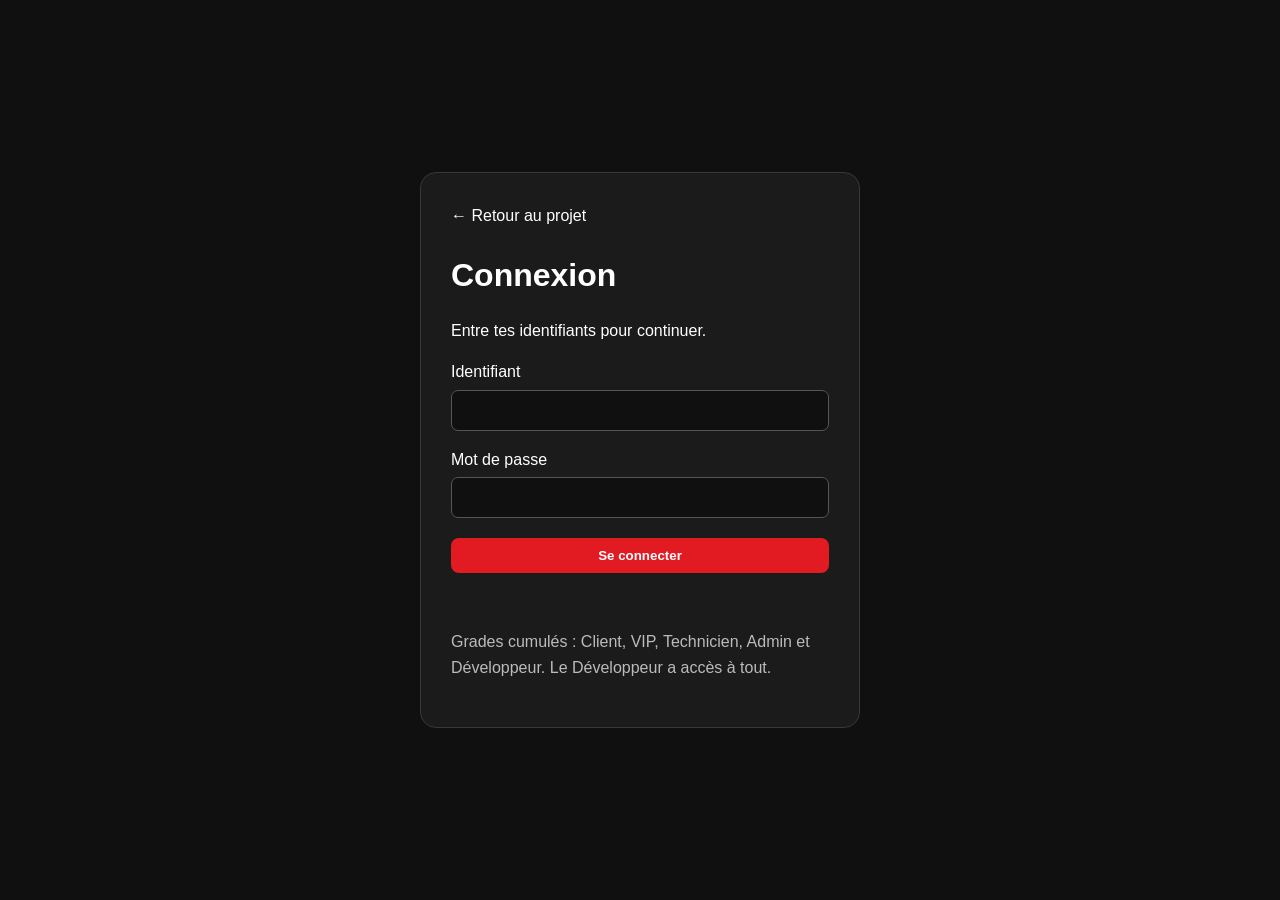
==== connexion.html @ a57326bb "separation + ameloiration" ====
<!doctype html>
<html lang="fr">
<head>
  <meta charset="utf-8">
  <meta name="viewport" content="width=device-width, initial-scale=1">
  <title>Connexion — Projet 06.02</title>
  <link rel="stylesheet" href="css/style.css">
</head>

<body class="page-connexion">
  <main class="boite-connexion">
    <a href="index.html">← Retour au projet</a>

    <div id="formulaire">
      <h1>Connexion</h1>
      <p>Entre tes identifiants pour continuer.</p>

      <form id="form-connexion">
        <label for="identifiant">Identifiant</label>
        <input id="identifiant" type="text" required>

        <label for="mot-de-passe">Mot de passe</label>
        <input id="mot-de-passe" type="password" required>

        <button type="submit">Se connecter</button>
        <p id="erreur"></p>
      </form>

      <p class="note">
        Grades cumulés : Client, VIP, Technicien, Admin et Développeur.
        Le Développeur a accès à tout.
      </p>
    </div>

    <div id="espace" class="cache">
      <h1>Bienvenue, développeur !</h1>
      <p>Tu as accès à tous les grades et à toutes les fonctions.</p>
      <button id="deconnexion" type="button">Se déconnecter</button>
    </div>
  </main>

  <script src="js/connexion.js"></script>
</body>
</html>
---- css/style.css ----
* {
  box-sizing: border-box;
}

html {
  scroll-behavior: smooth;
}

body {
  margin: 0;
  color: white;
  background: #101010;
  font-family: Arial, sans-serif;
  line-height: 1.6;
}

header {
  display: flex;
  align-items: center;
  gap: 20px;
  padding: 18px 6%;
  border-bottom: 1px solid #333;
}

.logo {
  font-size: 1.1rem;
}

nav {
  display: flex;
  gap: 20px;
  margin-left: auto;
}

nav a,
main a,
.boite-connexion > a {
  color: white;
  text-decoration: none;
}

nav a:hover,
.boite-connexion > a:hover {
  color: #ff5555;
}

.bouton-connexion,
.bouton,
button {
  display: inline-block;
  padding: 10px 16px;
  border: 0;
  border-radius: 8px;
  color: white;
  background: #e21b23;
  font-weight: bold;
  text-decoration: none;
  cursor: pointer;
}

.bouton-connexion:hover,
.bouton:hover,
button:hover {
  background: #b9141b;
}

main section {
  padding: 55px 8%;
  border-bottom: 1px solid #333;
}

.accueil {
  min-height: 380px;
  display: flex;
  flex-direction: column;
  align-items: flex-start;
  justify-content: center;
  background: linear-gradient(120deg, #101010, #271012);
}

.accueil h1 {
  margin: 5px 0;
  font-size: clamp(2.5rem, 7vw, 5rem);
  line-height: 1.05;
}

.accueil h1 span,
.etiquette {
  color: #ff343c;
}

.accueil p:not(.etiquette) {
  max-width: 600px;
  color: #ccc;
}

.etiquette {
  font-weight: bold;
  text-transform: uppercase;
  letter-spacing: 2px;
}

h2 {
  margin-top: 0;
  font-size: 2rem;
}

.note {
  color: #bbb;
}

.cartes {
  display: grid;
  grid-template-columns: repeat(2, 1fr);
  gap: 16px;
}

.carte {
  padding: 20px;
  border: 1px solid #383838;
  border-radius: 12px;
  background: #1b1b1b;
}

.carte h3 {
  margin-top: 0;
  color: #ff5555;
}

.carte p {
  color: #ccc;
}

.carte span {
  color: #ff7777;
  font-size: .85rem;
}

footer {
  padding: 24px 8%;
  color: #aaa;
}

/* Page de connexion */

.page-connexion {
  min-height: 100vh;
  display: grid;
  place-items: center;
  padding: 20px;
  background: #101010;
}

.boite-connexion {
  width: min(100%, 440px);
  padding: 30px;
  border: 1px solid #383838;
  border-radius: 16px;
  background: #1b1b1b;
}

.boite-connexion h1 {
  margin-bottom: 5px;
}

.boite-connexion label {
  display: block;
  margin-top: 16px;
}

.boite-connexion input {
  width: 100%;
  margin-top: 5px;
  padding: 12px;
  border: 1px solid #555;
  border-radius: 7px;
  color: white;
  background: #101010;
}

.boite-connexion button {
  width: 100%;
  margin-top: 20px;
}

#erreur {
  min-height: 24px;
  color: #ff5555;
}

.cache {
  display: none;
}

@media (max-width: 650px) {
  header {
    flex-wrap: wrap;
    padding: 15px;
  }

  nav {
    width: 100%;
    justify-content: space-between;
    gap: 10px;
    margin-left: 0;
    font-size: .9rem;
  }

  main section {
    padding: 40px 20px;
  }

  .cartes {
    grid-template-columns: 1fr;
  }
}
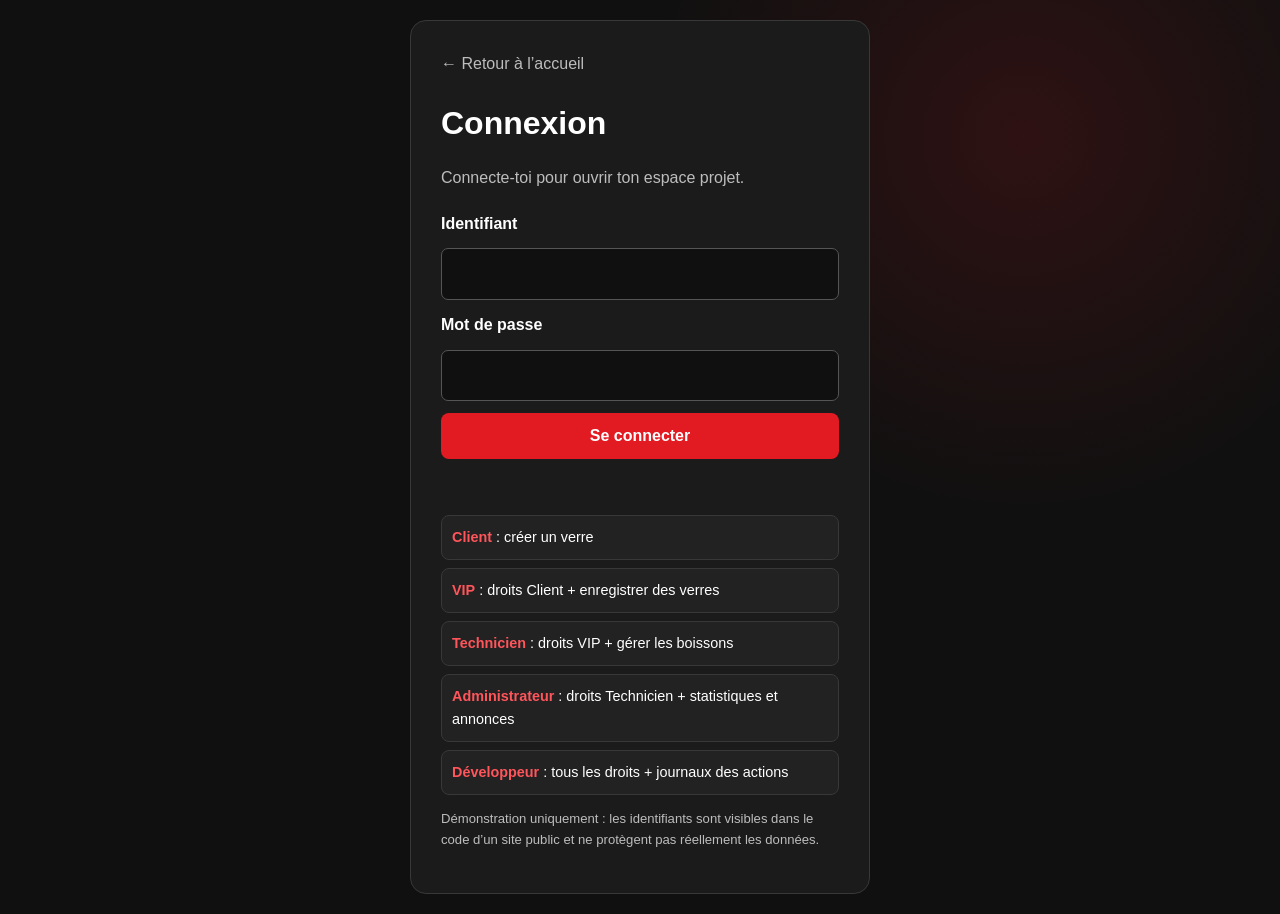
==== commit 2fc25b44: "big ajout" ====
--- a/connexion.html
+++ b/connexion.html
@@ -5,40 +5,39 @@
   <meta name="viewport" content="width=device-width, initial-scale=1">
   <title>Connexion — Projet 06.02</title>
   <link rel="stylesheet" href="css/style.css">
+  <script src="js/app.js" defer></script>
 </head>
 
-<body class="page-connexion">
-  <main class="boite-connexion">
-    <a href="index.html">← Retour au projet</a>
+<body class="login-page">
+  <main class="login-box">
+    <a class="back-link" href="index.html">← Retour à l’accueil</a>
 
-    <div id="formulaire">
-      <h1>Connexion</h1>
-      <p>Entre tes identifiants pour continuer.</p>
+    <h1>Connexion</h1>
+    <p class="muted">Connecte-toi pour ouvrir ton espace projet.</p>
 
-      <form id="form-connexion">
-        <label for="identifiant">Identifiant</label>
-        <input id="identifiant" type="text" required>
+    <form id="login-form" class="form">
+      <label for="username">Identifiant</label>
+      <input id="username" required autocomplete="username">
 
-        <label for="mot-de-passe">Mot de passe</label>
-        <input id="mot-de-passe" type="password" required>
+      <label for="password">Mot de passe</label>
+      <input id="password" type="password" required autocomplete="current-password">
 
-        <button type="submit">Se connecter</button>
-        <p id="erreur"></p>
-      </form>
+      <button type="submit">Se connecter</button>
+      <div id="login-error" class="error" aria-live="polite"></div>
+    </form>
 
-      <p class="note">
-        Grades cumulés : Client, VIP, Technicien, Admin et Développeur.
-        Le Développeur a accès à tout.
-      </p>
+    <div class="roles">
+      <div class="role"><strong>Client</strong> : créer un verre</div>
+      <div class="role"><strong>VIP</strong> : droits Client + enregistrer des verres</div>
+      <div class="role"><strong>Technicien</strong> : droits VIP + gérer les boissons</div>
+      <div class="role"><strong>Administrateur</strong> : droits Technicien + statistiques et annonces</div>
+      <div class="role"><strong>Développeur</strong> : tous les droits + journaux des actions</div>
     </div>
 
-    <div id="espace" class="cache">
-      <h1>Bienvenue, développeur !</h1>
-      <p>Tu as accès à tous les grades et à toutes les fonctions.</p>
-      <button id="deconnexion" type="button">Se déconnecter</button>
-    </div>
+    <p class="demo-warning">
+      Démonstration uniquement : les identifiants sont visibles dans le code
+      d’un site public et ne protègent pas réellement les données.
+    </p>
   </main>
-
-  <script src="js/connexion.js"></script>
 </body>
 </html>
--- a/css/style.css
+++ b/css/style.css
@@ -1,216 +1,413 @@
+:root {
+  --background: #101010;
+  --surface: #1b1b1b;
+  --surface-light: #252525;
+  --text: #ffffff;
+  --muted: #bdbdbd;
+  --red: #e21b23;
+  --red-dark: #b9141b;
+  --line: #383838;
+}
+
 * {
   box-sizing: border-box;
 }
 
-html {
-  scroll-behavior: smooth;
-}
-
 body {
+  min-height: 100vh;
   margin: 0;
-  color: white;
-  background: #101010;
+  color: var(--text);
+  background: var(--background);
   font-family: Arial, sans-serif;
   line-height: 1.6;
 }
 
+a {
+  color: inherit;
+}
+
+.container {
+  width: min(1100px, calc(100% - 36px));
+  margin: auto;
+}
+
 header {
+  min-height: 70px;
   display: flex;
   align-items: center;
-  gap: 20px;
-  padding: 18px 6%;
-  border-bottom: 1px solid #333;
+  gap: 18px;
+  padding: 12px max(18px, calc((100% - 1100px) / 2));
+  border-bottom: 1px solid var(--line);
 }
 
 .logo {
-  font-size: 1.1rem;
-}
-
-nav {
+  font-weight: bold;
+  text-decoration: none;
+}
+
+.header-links {
   display: flex;
-  gap: 20px;
+  gap: 18px;
   margin-left: auto;
 }
 
-nav a,
-main a,
-.boite-connexion > a {
-  color: white;
+.header-links a,
+.back-link {
+  color: var(--muted);
   text-decoration: none;
 }
 
-nav a:hover,
-.boite-connexion > a:hover {
-  color: #ff5555;
-}
-
-.bouton-connexion,
-.bouton,
+.header-links a:hover,
+.back-link:hover {
+  color: var(--text);
+}
+
+.button,
+.login-button,
 button {
   display: inline-block;
   padding: 10px 16px;
   border: 0;
   border-radius: 8px;
   color: white;
-  background: #e21b23;
+  background: var(--red);
+  font: inherit;
   font-weight: bold;
   text-decoration: none;
   cursor: pointer;
 }
 
-.bouton-connexion:hover,
-.bouton:hover,
+.button:hover,
+.login-button:hover,
 button:hover {
-  background: #b9141b;
-}
-
-main section {
-  padding: 55px 8%;
-  border-bottom: 1px solid #333;
-}
-
-.accueil {
-  min-height: 380px;
+  background: var(--red-dark);
+}
+
+.button.secondary {
+  border: 1px solid var(--line);
+  background: transparent;
+}
+
+main.home {
+  padding: 48px 0;
+}
+
+.hero {
+  min-height: 330px;
   display: flex;
   flex-direction: column;
   align-items: flex-start;
   justify-content: center;
-  background: linear-gradient(120deg, #101010, #271012);
-}
-
-.accueil h1 {
-  margin: 5px 0;
-  font-size: clamp(2.5rem, 7vw, 5rem);
+  padding: 36px;
+  border: 1px solid var(--line);
+  border-radius: 18px;
+  background: linear-gradient(120deg, #181818, #2a1011);
+}
+
+.hero h1 {
+  margin: 8px 0;
+  font-size: clamp(2.5rem, 7vw, 4.5rem);
   line-height: 1.05;
 }
 
-.accueil h1 span,
-.etiquette {
-  color: #ff343c;
-}
-
-.accueil p:not(.etiquette) {
-  max-width: 600px;
-  color: #ccc;
-}
-
-.etiquette {
-  font-weight: bold;
-  text-transform: uppercase;
-  letter-spacing: 2px;
-}
-
-h2 {
+.hero h1 span,
+.red {
+  color: #ff454c;
+}
+
+.hero p {
+  max-width: 650px;
+  color: var(--muted);
+}
+
+.section {
+  padding: 38px 0;
+  border-bottom: 1px solid var(--line);
+}
+
+.section h2,
+.page-title {
   margin-top: 0;
   font-size: 2rem;
 }
 
+.muted,
 .note {
-  color: #bbb;
-}
-
-.cartes {
-  display: grid;
-  grid-template-columns: repeat(2, 1fr);
-  gap: 16px;
-}
-
-.carte {
+  color: var(--muted);
+}
+
+.cards {
+  display: grid;
+  grid-template-columns: repeat(3, 1fr);
+  gap: 14px;
+  margin-top: 20px;
+}
+
+.card,
+.panel,
+.stat-card,
+.announcement {
   padding: 20px;
-  border: 1px solid #383838;
+  border: 1px solid var(--line);
   border-radius: 12px;
-  background: #1b1b1b;
-}
-
-.carte h3 {
+  background: var(--surface);
+}
+
+.card h3 {
   margin-top: 0;
-  color: #ff5555;
-}
-
-.carte p {
-  color: #ccc;
-}
-
-.carte span {
-  color: #ff7777;
-  font-size: .85rem;
-}
-
-footer {
-  padding: 24px 8%;
-  color: #aaa;
-}
-
-/* Page de connexion */
-
-.page-connexion {
-  min-height: 100vh;
-  display: grid;
-  place-items: center;
-  padding: 20px;
-  background: #101010;
-}
-
-.boite-connexion {
-  width: min(100%, 440px);
-  padding: 30px;
-  border: 1px solid #383838;
-  border-radius: 16px;
-  background: #1b1b1b;
-}
-
-.boite-connexion h1 {
-  margin-bottom: 5px;
-}
-
-.boite-connexion label {
-  display: block;
-  margin-top: 16px;
-}
-
-.boite-connexion input {
+  color: #ff555b;
+}
+
+.card p {
+  margin-bottom: 0;
+  color: var(--muted);
+}
+
+.page-container {
+  padding-top: 32px;
+  padding-bottom: 55px;
+}
+
+.page-title {
+  margin-bottom: 6px;
+}
+
+.form {
+  display: grid;
+  gap: 12px;
+  max-width: 560px;
+  margin-top: 20px;
+}
+
+label {
+  font-weight: bold;
+}
+
+input,
+textarea,
+select {
   width: 100%;
-  margin-top: 5px;
   padding: 12px;
   border: 1px solid #555;
   border-radius: 7px;
+  color: var(--text);
+  background: #101010;
+  font: inherit;
+}
+
+textarea {
+  min-height: 100px;
+  resize: vertical;
+}
+
+.list {
+  display: grid;
+  gap: 10px;
+  margin-top: 20px;
+}
+
+.list-item {
+  display: flex;
+  align-items: center;
+  justify-content: space-between;
+  gap: 16px;
+  padding: 15px;
+  border: 1px solid var(--line);
+  border-radius: 10px;
+  background: var(--surface);
+}
+
+.list-item p {
+  margin: 4px 0 0;
+  color: var(--muted);
+}
+
+.small-button {
+  padding: 8px 12px;
+  white-space: nowrap;
+}
+
+.empty-message {
+  color: var(--muted);
+}
+
+.site-footer {
+  padding: 22px 18px;
+  border-top: 1px solid var(--line);
+  color: var(--muted);
+  text-align: center;
+}
+
+/* Espace connecté avec menu latéral */
+
+.app-layout {
+  min-height: calc(100vh - 70px);
+  display: grid;
+  grid-template-columns: 230px 1fr;
+}
+
+.sidebar {
+  padding: 22px 14px;
+  border-right: 1px solid var(--line);
+  background: #151515;
+}
+
+.sidebar h2 {
+  margin: 0 10px 16px;
+  font-size: 1rem;
+}
+
+.sidebar a {
+  display: block;
+  margin: 5px 0;
+  padding: 10px;
+  border-radius: 7px;
+  color: var(--muted);
+  text-decoration: none;
+}
+
+.sidebar a:hover,
+.sidebar a.active {
   color: white;
-  background: #101010;
-}
-
-.boite-connexion button {
-  width: 100%;
+  background: #2a1718;
+}
+
+.app-content {
+  padding: 32px;
+}
+
+.user-label {
+  margin-left: auto;
+  color: var(--muted);
+  font-size: .9rem;
+}
+
+.logout-link {
+  padding: 8px 12px;
+  border: 1px solid var(--line);
+  border-radius: 7px;
+  color: white;
+  text-decoration: none;
+}
+
+.logout-link:hover {
+  border-color: var(--red);
+}
+
+/* Connexion */
+
+.login-page {
+  min-height: 100vh;
+  display: grid;
+  place-items: center;
+  padding: 20px;
+  background: radial-gradient(circle at 80% 15%, #e21b2325, transparent 30%), #101010;
+}
+
+.login-box {
+  width: min(100%, 460px);
+  padding: 30px;
+  border: 1px solid var(--line);
+  border-radius: 16px;
+  background: var(--surface);
+}
+
+.login-box h1 {
+  margin-bottom: 4px;
+}
+
+.login-box .form {
+  max-width: none;
+}
+
+.error {
+  min-height: 24px;
+  color: #ff656b;
+}
+
+.demo-warning {
+  color: var(--muted);
+  font-size: .82rem;
+}
+
+.roles {
+  display: grid;
+  gap: 8px;
   margin-top: 20px;
 }
 
-#erreur {
-  min-height: 24px;
-  color: #ff5555;
-}
-
-.cache {
-  display: none;
-}
-
-@media (max-width: 650px) {
+.role {
+  padding: 10px;
+  border: 1px solid var(--line);
+  border-radius: 8px;
+  background: #222;
+  font-size: .9rem;
+}
+
+.role strong {
+  color: #ff555b;
+}
+
+.stats {
+  display: grid;
+  grid-template-columns: repeat(3, 1fr);
+  gap: 12px;
+  margin-top: 20px;
+}
+
+.stat-card strong {
+  display: block;
+  color: #ff555b;
+  font-size: 2rem;
+}
+
+.stat-card span {
+  color: var(--muted);
+}
+
+@media (max-width: 760px) {
   header {
     flex-wrap: wrap;
-    padding: 15px;
-  }
-
-  nav {
+    padding: 12px 18px;
+  }
+
+  .header-links {
     width: 100%;
     justify-content: space-between;
-    gap: 10px;
-    margin-left: 0;
-    font-size: .9rem;
-  }
-
-  main section {
-    padding: 40px 20px;
-  }
-
-  .cartes {
+    gap: 8px;
+    margin: 0;
+    font-size: .85rem;
+  }
+
+  .app-layout {
     grid-template-columns: 1fr;
   }
+
+  .sidebar {
+    border-right: 0;
+    border-bottom: 1px solid var(--line);
+  }
+
+  .sidebar nav {
+    display: flex;
+    flex-wrap: wrap;
+  }
+
+  .sidebar a {
+    margin: 3px;
+  }
+
+  .app-content {
+    padding: 22px 18px;
+  }
+
+  .cards,
+  .stats {
+    grid-template-columns: 1fr;
+  }
+
+  .list-item {
+    align-items: flex-start;
+    flex-direction: column;
+  }
 }
